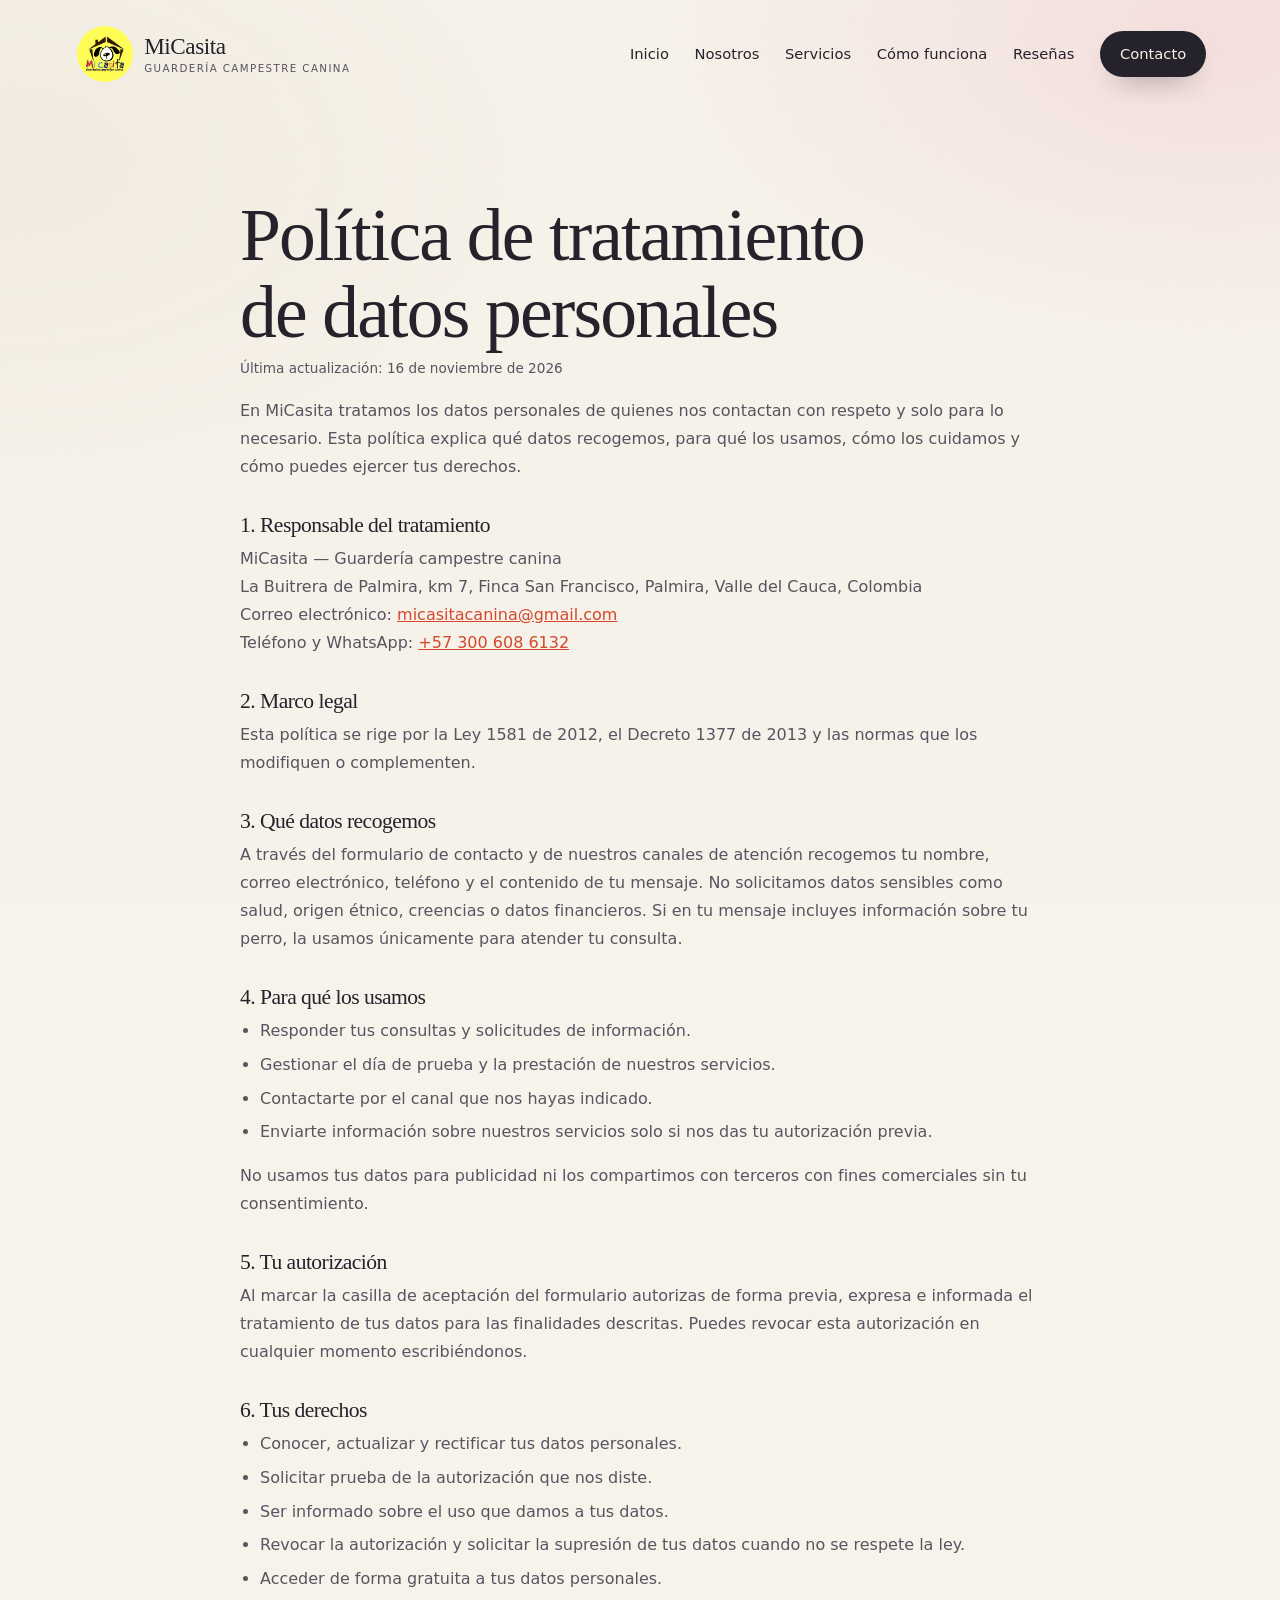
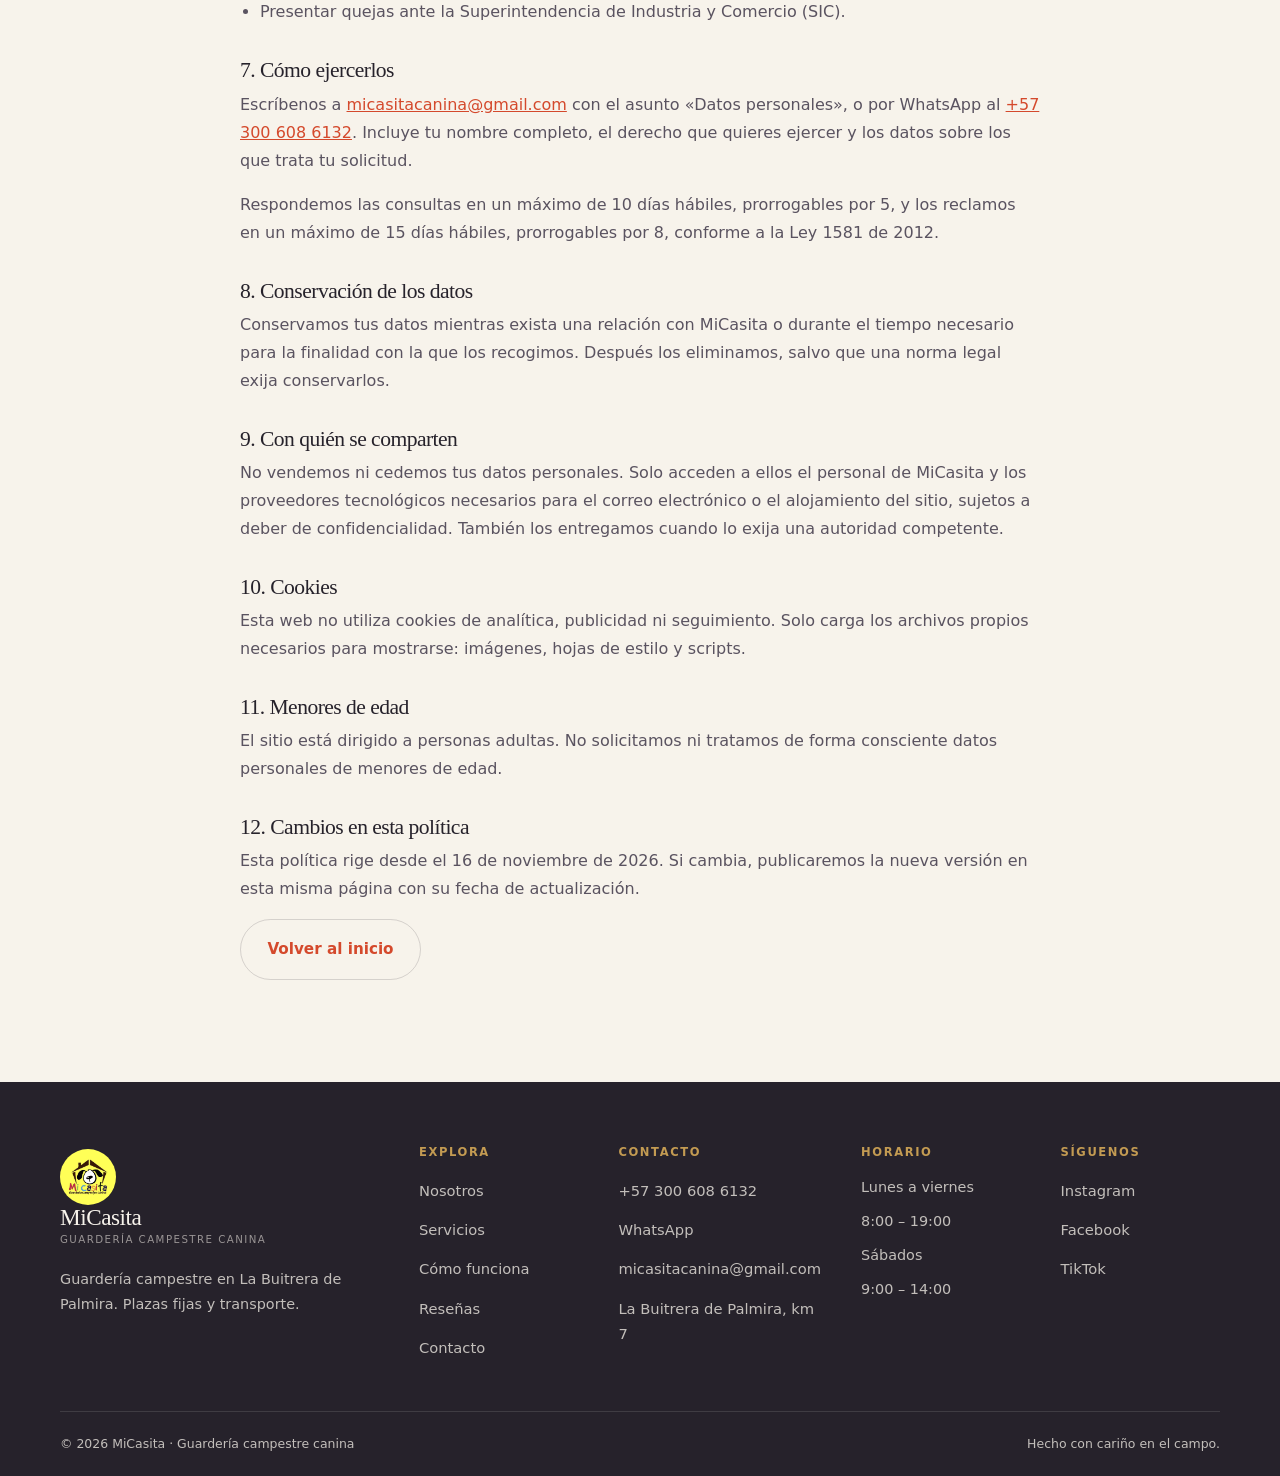
==== politica-de-datos.html @ db2c3cef "Web de MiCasita: portada, fichas de servicio y estilos" ====
<!DOCTYPE html>
<html lang="es">
<head>
  <meta charset="UTF-8">
  <meta name="viewport" content="width=device-width, initial-scale=1.0">
  <title>Política de tratamiento de datos · MiCasita</title>
  <meta name="description" content="Política de tratamiento de datos personales de MiCasita, guardería campestre canina en Palmira.">
  <link rel="icon" href="imagenes/logo.jpeg" type="image/jpeg">
  <link rel="stylesheet" href="styles.css">
</head>
<body>
  <a class="skip-link" href="#contenido">Saltar al contenido</a>

  <!-- ===== Cabecera ===== -->
  <header class="header">
    <div class="container header__inner">
      <a class="logo" href="index.html" aria-label="MiCasita, ir al inicio">
        <img class="logo__mark" src="imagenes/logo-circular.png" alt="" width="1564" height="1564">
        <span class="logo__text">
          <span class="logo__name">MiCasita</span>
          <span class="logo__tagline">Guardería campestre canina</span>
        </span>
      </a>
      <nav class="nav" id="menu-principal" aria-label="Navegación principal">
        <a href="index.html">Inicio</a>
        <a href="index.html#nosotros">Nosotros</a>
        <a href="index.html#servicios">Servicios</a>
        <a href="index.html#como-funciona">Cómo funciona</a>
        <a href="index.html#resenas">Reseñas</a>
        <a class="nav__cta" href="index.html#contacto">Contacto</a>
      </nav>

      <button class="nav-toggle" type="button" aria-expanded="false" aria-controls="menu-principal" aria-label="Abrir menú">
        <span class="nav-toggle__bar"></span>
        <span class="nav-toggle__bar"></span>
        <span class="nav-toggle__bar"></span>
      </button>
    </div>
  </header>

  <main id="contenido">
    <section class="section">
      <div class="container">
        <article class="policy">
          <h1>Política de tratamiento de datos personales</h1>
          <p class="policy__date">Última actualización: 16 de noviembre de 2026</p>

          <p>
            En MiCasita tratamos los datos personales de quienes nos contactan con respeto y
            solo para lo necesario. Esta política explica qué datos recogemos, para qué los
            usamos, cómo los cuidamos y cómo puedes ejercer tus derechos.
          </p>

          <h2>1. Responsable del tratamiento</h2>
          <p>
            MiCasita — Guardería campestre canina<br>
            La Buitrera de Palmira, km 7, Finca San Francisco, Palmira, Valle del Cauca, Colombia<br>
            Correo electrónico: <a href="mailto:micasitacanina@gmail.com">micasitacanina@gmail.com</a><br>
            Teléfono y WhatsApp: <a href="tel:+573006086132">+57 300 608 6132</a>
          </p>

          <h2>2. Marco legal</h2>
          <p>
            Esta política se rige por la Ley 1581 de 2012, el Decreto 1377 de 2013 y las
            normas que los modifiquen o complementen.
          </p>

          <h2>3. Qué datos recogemos</h2>
          <p>
            A través del formulario de contacto y de nuestros canales de atención recogemos
            tu nombre, correo electrónico, teléfono y el contenido de tu mensaje. No solicitamos
            datos sensibles como salud, origen étnico, creencias o datos financieros. Si en tu
            mensaje incluyes información sobre tu perro, la usamos únicamente para atender tu
            consulta.
          </p>

          <h2>4. Para qué los usamos</h2>
          <ul>
            <li>Responder tus consultas y solicitudes de información.</li>
            <li>Gestionar el día de prueba y la prestación de nuestros servicios.</li>
            <li>Contactarte por el canal que nos hayas indicado.</li>
            <li>Enviarte información sobre nuestros servicios solo si nos das tu autorización previa.</li>
          </ul>
          <p>
            No usamos tus datos para publicidad ni los compartimos con terceros con fines
            comerciales sin tu consentimiento.
          </p>

          <h2>5. Tu autorización</h2>
          <p>
            Al marcar la casilla de aceptación del formulario autorizas de forma previa, expresa
            e informada el tratamiento de tus datos para las finalidades descritas. Puedes
            revocar esta autorización en cualquier momento escribiéndonos.
          </p>

          <h2>6. Tus derechos</h2>
          <ul>
            <li>Conocer, actualizar y rectificar tus datos personales.</li>
            <li>Solicitar prueba de la autorización que nos diste.</li>
            <li>Ser informado sobre el uso que damos a tus datos.</li>
            <li>Revocar la autorización y solicitar la supresión de tus datos cuando no se respete la ley.</li>
            <li>Acceder de forma gratuita a tus datos personales.</li>
            <li>Presentar quejas ante la Superintendencia de Industria y Comercio (SIC).</li>
          </ul>

          <h2>7. Cómo ejercerlos</h2>
          <p>
            Escríbenos a <a href="mailto:micasitacanina@gmail.com">micasitacanina@gmail.com</a>
            con el asunto «Datos personales», o por WhatsApp al
            <a href="https://wa.me/573006086132" target="_blank" rel="noopener noreferrer">+57 300 608 6132</a>.
            Incluye tu nombre completo, el derecho que quieres ejercer y los datos sobre los que
            trata tu solicitud.
          </p>
          <p>
            Respondemos las consultas en un máximo de 10 días hábiles, prorrogables por 5, y
            los reclamos en un máximo de 15 días hábiles, prorrogables por 8, conforme a la
            Ley 1581 de 2012.
          </p>

          <h2>8. Conservación de los datos</h2>
          <p>
            Conservamos tus datos mientras exista una relación con MiCasita o durante el tiempo
            necesario para la finalidad con la que los recogimos. Después los eliminamos, salvo
            que una norma legal exija conservarlos.
          </p>

          <h2>9. Con quién se comparten</h2>
          <p>
            No vendemos ni cedemos tus datos personales. Solo acceden a ellos el personal de
            MiCasita y los proveedores tecnológicos necesarios para el correo electrónico o el
            alojamiento del sitio, sujetos a deber de confidencialidad. También los entregamos
            cuando lo exija una autoridad competente.
          </p>

          <h2>10. Cookies</h2>
          <p>
            Esta web no utiliza cookies de analítica, publicidad ni seguimiento. Solo carga los
            archivos propios necesarios para mostrarse: imágenes, hojas de estilo y scripts.
          </p>

          <h2>11. Menores de edad</h2>
          <p>
            El sitio está dirigido a personas adultas. No solicitamos ni tratamos de forma
            consciente datos personales de menores de edad.
          </p>

          <h2>12. Cambios en esta política</h2>
          <p>
            Esta política rige desde el 16 de noviembre de 2026. Si cambia, publicaremos la
            nueva versión en esta misma página con su fecha de actualización.
          </p>

          <a class="button button--ghost" href="index.html">Volver al inicio</a>
        </article>
      </div>
    </section>
  </main>

  <!-- ===== Pie de página ===== -->
  <footer class="footer">
    <div class="container footer__grid">
      <div class="footer__brand">
        <a class="logo logo--footer" href="index.html" aria-label="MiCasita, ir al inicio">
          <img class="logo__mark" src="imagenes/logo-circular.png" alt="" width="1564" height="1564">
          <span class="logo__text">
            <span class="logo__name">MiCasita</span>
            <span class="logo__tagline">Guardería campestre canina</span>
          </span>
        </a>
        <p>
          Guardería campestre en La Buitrera de Palmira.
          Plazas fijas y transporte.
        </p>
      </div>
      <div>
        <h3>Explora</h3>
        <ul>
          <li><a href="index.html#nosotros">Nosotros</a></li>
          <li><a href="index.html#servicios">Servicios</a></li>
          <li><a href="index.html#como-funciona">Cómo funciona</a></li>
          <li><a href="index.html#resenas">Reseñas</a></li>
          <li><a href="index.html#contacto">Contacto</a></li>
        </ul>
      </div>
      <div>
        <h3>Contacto</h3>
        <ul>
          <li><a href="tel:+573006086132">+57 300 608 6132</a></li>
          <li><a href="https://wa.me/573006086132" target="_blank" rel="noopener noreferrer">WhatsApp</a></li>
          <li><a href="mailto:micasitacanina@gmail.com">micasitacanina@gmail.com</a></li>
          <li><a href="https://www.google.com/maps/search/?api=1&query=La+Buitrera+de+Palmira,+km+7,+Palmira,+Valle+del+Cauca" target="_blank" rel="noopener noreferrer">La Buitrera de Palmira, km 7</a></li>
        </ul>
      </div>
      <div>
        <h3>Horario</h3>
        <ul>
          <li>Lunes a viernes</li>
          <li>8:00 – 19:00</li>
          <li>Sábados</li>
          <li>9:00 – 14:00</li>
        </ul>
      </div>
      <div>
        <h3>Síguenos</h3>
        <ul class="footer__social">
          <li><a href="https://www.instagram.com/micasitacanina/" target="_blank" rel="noopener noreferrer">Instagram</a></li>
          <li><a href="https://www.facebook.com/micasitaguarderiacanina/?ref=NONE_xav_ig_profile_page_web#" target="_blank" rel="noopener noreferrer">Facebook</a></li>
          <li><a href="https://www.tiktok.com/search?q=micasitacanina&t=1794128139464" target="_blank" rel="noopener noreferrer">TikTok</a></li>
        </ul>
      </div>
    </div>
    <div class="container footer__bottom">
      <p>© 2026 MiCasita · Guardería campestre canina</p>
      <p>Hecho con cariño en el campo.</p>
    </div>
  </footer>

  <script src="app.js"></script>
</body>
</html>
---- styles.css ----
/* ============================================================
   MiCasita · Guardería campestre canina
   Estilos generales, componentes y diseño adaptable.
   ============================================================ */

/* ---------- 1. Variables y ajustes básicos ---------- */
:root {
  /* Paleta de papel y tinta */
  --papel: #f7f3eb;
  --papel-hondo: #efe7d8;
  --tarjeta: #fffdf8;
  --tinta: #26222b;
  --tinta-suave: #5a5360;
  --tinta-tenue: #8c8490;

  /* Acentos */
  --bermellon: #d4492c;
  --bermellon-suave: #f6d9cf;
  --rosa: #f2b9c6;
  --rosa-suave: #fbe9ed;
  --oliva: #7e9a62;
  --oro: #c39b52;

  /* Nombres anteriores, ahora apuntan a la paleta nueva */
  --crema: var(--papel);
  --blanco: var(--tarjeta);
  --arena: var(--papel-hondo);
  --verde-suave: var(--papel-hondo);
  --verde-bosque: var(--tinta);
  --verde: var(--tinta-suave);
  --miel: var(--bermellon);
  --amarillo-logo: var(--bermellon);
  --terracota: var(--bermellon);
  --coral: var(--bermellon);

  --borde: rgba(38, 34, 43, 0.16);
  --sombra: 0 1px 0 #fffc inset, 0 24px 60px -32px rgba(84, 52, 30, 0.28);
  --sombra-alta: 0 1px 0 #fffc inset, 0 36px 80px -36px rgba(84, 52, 30, 0.38);
  --radio: 22px;
  --container: 1160px;

  /* Curvas de animación */
  --curva: cubic-bezier(0.16, 1, 0.3, 1);
  --curva-suave: cubic-bezier(0.65, 0, 0.35, 1);
}

* {
  box-sizing: border-box;
}

html {
  scroll-behavior: smooth;
  background: var(--papel);
}

body {
  margin: 0;
  font-family: "Avenir Next", "Hiragino Maru Gothic ProN", "Segoe UI", system-ui, -apple-system, sans-serif;
  color: var(--tinta);
  background: transparent;
  line-height: 1.75;
  overflow-x: clip;
  -webkit-font-smoothing: antialiased;
}

/* Luz de fondo difusa: una sola mancha cálida arriba a la derecha sobre el papel. */
body::after {
  content: "";
  position: fixed;
  inset: 0;
  z-index: -1;
  pointer-events: none;
  background:
    radial-gradient(70% 55% at 95% 4%, rgba(242, 185, 198, 0.32), transparent 62%),
    radial-gradient(60% 50% at 0% 18%, rgba(239, 231, 216, 0.55), transparent 70%);
}

/* Textura de papel: un ruido muy suave sobre toda la página. */
body::before {
  content: "";
  position: fixed;
  inset: 0;
  z-index: 100;
  pointer-events: none;
  opacity: 0.32;
  mix-blend-mode: multiply;
  background-image: url("data:image/svg+xml,%3Csvg xmlns='http://www.w3.org/2000/svg' width='220' height='220'%3E%3Cfilter id='n'%3E%3CfeTurbulence type='fractalNoise' baseFrequency='0.85' numOctaves='3' stitchTiles='stitch'/%3E%3CfeColorMatrix values='0 0 0 0 0.45 0 0 0 0 0.36 0 0 0 0 0.27 0 0 0 0.09 0'/%3E%3C/filter%3E%3Crect width='100%25' height='100%25' filter='url(%23n)'/%3E%3C/svg%3E");
}

img {
  display: block;
  max-width: 100%;
}

h1,
h2,
h3 {
  margin: 0 0 1rem;
  font-family: Georgia, "Times New Roman", serif;
  font-weight: 400;
  line-height: 1.12;
  letter-spacing: -0.025em;
  text-wrap: balance;
}

h1,
h2 {
  color: var(--verde-bosque);
}

h1 {
  font-size: clamp(2.9rem, 6vw, 4.6rem);
  line-height: 1.05;
}

h2 {
  font-size: clamp(2.3rem, 4.4vw, 3.5rem);
}

h3 {
  font-size: 1.35rem;
}

p {
  margin: 0 0 1rem;
}

a {
  color: inherit;
}

em {
  font-style: italic;
}

.titulo-acento {
  color: var(--coral);
  font-style: italic;
}

button,
input,
textarea {
  font: inherit;
}

[hidden] {
  display: none !important;
}

:focus-visible {
  outline: 2px solid var(--bermellon);
  outline-offset: 3px;
  border-radius: 6px;
}

::selection {
  background: var(--rosa);
  color: var(--tinta);
}

section[id] {
  scroll-margin-top: 100px;
}

.container {
  width: min(calc(100% - 2.5rem), var(--container));
  margin-inline: auto;
}

.sr-only {
  position: absolute;
  width: 1px;
  height: 1px;
  padding: 0;
  margin: -1px;
  overflow: hidden;
  clip: rect(0, 0, 0, 0);
  white-space: nowrap;
  border: 0;
}

.skip-link {
  position: absolute;
  top: -100px;
  left: 1rem;
  z-index: 100;
  padding: 0.75rem 1rem;
  border-radius: 999px;
  background: var(--verde-bosque);
  color: var(--crema);
  text-decoration: none;
  font-weight: 600;
}

.skip-link:focus {
  top: 1rem;
}

/* ---------- 2. Barra de navegación ---------- */
.header {
  position: sticky;
  top: 0;
  z-index: 50;
  padding-top: 14px;
  background: transparent;
}

.header__inner {
  display: flex;
  align-items: center;
  justify-content: space-between;
  gap: 1.5rem;
  padding: 0.7rem 0.8rem 0.7rem 1rem;
  border: 1px solid transparent;
  border-radius: 999px;
  transition: background 0.5s var(--curva), border-color 0.5s var(--curva),
    box-shadow 0.5s var(--curva);
}

/* Al desplazarse, la cabecera se convierte en una píldora de cristal. */
.header.is-scrolled .header__inner {
  border-color: var(--borde);
  background: rgba(255, 253, 248, 0.78);
  box-shadow: 0 16px 40px -28px rgba(84, 52, 30, 0.45);
  -webkit-backdrop-filter: blur(16px) saturate(150%);
  backdrop-filter: blur(16px) saturate(150%);
}

.logo {
  display: inline-flex;
  align-items: center;
  gap: 0.7rem;
  text-decoration: none;
}

.logo__mark {
  width: 56px;
  height: 56px;
  flex-shrink: 0;
  border-radius: 50%;
  background: var(--amarillo-logo);
  object-fit: cover;
}

.logo__text {
  display: flex;
  flex-direction: column;
  line-height: 1.1;
}

.logo__name {
  font-family: Georgia, "Times New Roman", serif;
  font-size: 1.45rem;
  letter-spacing: -0.02em;
  color: var(--verde-bosque);
}

.logo__tagline {
  margin-top: 0.25rem;
  font-size: 0.64rem;
  text-transform: uppercase;
  letter-spacing: 0.14em;
  color: var(--tinta-suave);
}

.nav {
  display: flex;
  align-items: center;
  gap: 1.6rem;
}

.nav a {
  position: relative;
  padding: 0.25rem 0;
  font-size: 0.92rem;
  font-weight: 500;
  text-decoration: none;
}

.nav a:not(.nav__cta)::after {
  content: "";
  position: absolute;
  right: 0;
  bottom: -2px;
  left: 0;
  height: 1px;
  background: var(--oro);
  transform: scaleX(0);
  transform-origin: left;
  transition: transform 0.5s var(--curva);
}

.nav a:not(.nav__cta):hover::after,
.nav a:not(.nav__cta):focus-visible::after {
  transform: scaleX(1);
}

.nav__cta {
  padding: 0.62rem 1.25rem !important;
  border-radius: 999px;
  background: var(--tinta);
  color: var(--papel) !important;
  box-shadow: 0 14px 30px -16px rgba(38, 34, 43, 0.6);
  transition: background 0.3s ease, transform 0.5s var(--curva),
    box-shadow 0.5s var(--curva);
}

.nav__cta:hover {
  background: #3a3540;
  transform: translateY(-2px);
  box-shadow: 0 20px 40px -18px rgba(38, 34, 43, 0.65);
}

/* Botón de menú móvil: en escritorio no se muestra. */
.nav-toggle {
  display: none;
  flex-direction: column;
  gap: 5px;
  align-items: center;
  justify-content: center;
  width: 44px;
  height: 44px;
  margin-left: auto;
  padding: 0;
  border: 1px solid var(--borde);
  border-radius: 999px;
  background: rgba(255, 253, 248, 0.85);
  cursor: pointer;
}

.nav-toggle__bar {
  display: block;
  width: 18px;
  height: 1.5px;
  border-radius: 2px;
  background: var(--tinta);
  transition: transform 0.4s var(--curva), opacity 0.3s ease;
}

.nav-toggle[aria-expanded="true"] .nav-toggle__bar:nth-child(1) {
  transform: translateY(6.5px) rotate(45deg);
}

.nav-toggle[aria-expanded="true"] .nav-toggle__bar:nth-child(2) {
  opacity: 0;
}

.nav-toggle[aria-expanded="true"] .nav-toggle__bar:nth-child(3) {
  transform: translateY(-6.5px) rotate(-45deg);
}


/* ---------- 3. Hero ---------- */
.hero {
  position: relative;
  isolation: isolate;
  overflow: clip;
  padding: clamp(3rem, 7vw, 6rem) 0 5rem;
  background: transparent;
}

/* Niebla suave que se desplaza lentamente por el fondo. */
.hero::after {
  content: "";
  position: absolute;
  z-index: 0;
  top: 36%;
  left: -20%;
  width: 140%;
  height: 150px;
  border-radius: 50%;
  background: radial-gradient(closest-side, rgba(255, 255, 255, 0.8), transparent);
  filter: blur(12px);
  animation: deriva 28s var(--curva-suave) infinite alternate;
}


/* Sol cálido que respira detrás de la fotografía. */
.hero::before {
  content: "";
  position: absolute;
  z-index: 0;
  top: 6%;
  right: 8%;
  width: clamp(240px, 32vw, 440px);
  aspect-ratio: 1;
  border-radius: 50%;
  background: radial-gradient(circle at 38% 36%, #f7c2b2, #ee9a82 55%, #e67d64);
  opacity: 0.45;
  filter: blur(2px);
  animation: respirar 9s var(--curva-suave) infinite alternate;
}

.hero__grid {
  position: relative;
  z-index: 1;
  display: grid;
  grid-template-columns: 1.05fr 0.95fr;
  gap: clamp(2rem, 6vw, 5rem);
  align-items: center;
}

.hero__content {
  max-width: 620px;
}

.eyebrow {
  display: inline-flex;
  align-items: center;
  gap: 0.55rem;
  margin-bottom: 1.2rem;
  font-size: 0.72rem;
  font-weight: 700;
  color: var(--verde);
}

.eyebrow__dot {
  width: 8px;
  height: 8px;
  border-radius: 50%;
  background: var(--coral);
}

.hero h1 {
  margin-bottom: 1.4rem;
  color: var(--verde-bosque);
}



.hero__text {
  max-width: 520px;
  margin-bottom: 2rem;
  font-size: 1.08rem;
  color: var(--tinta-suave);
}

.hero__actions {
  display: flex;
  flex-wrap: wrap;
  gap: 0.9rem;
  margin-bottom: 2.4rem;
}

.button {
  display: inline-flex;
  align-items: center;
  justify-content: center;
  gap: 0.55rem;
  padding: 1rem 1.65rem;
  border: 1px solid transparent;
  border-radius: 999px;
  font-size: 0.95rem;
  font-weight: 600;
  text-decoration: none;
  cursor: pointer;
  transition: transform 0.5s var(--curva), box-shadow 0.5s var(--curva),
    background 0.3s ease, color 0.3s ease, border-color 0.3s ease;
}

.button svg {
  width: 18px;
  height: 18px;
}

.button--primary {
  background: var(--tinta);
  color: var(--papel);
  box-shadow: 0 18px 40px -18px rgba(38, 34, 43, 0.55);
}

.button--primary:hover {
  background: #3a3540;
  box-shadow: 0 26px 50px -20px rgba(38, 34, 43, 0.6);
  transform: translateY(-2px);
}

.button--primary:active {
  transform: translateY(0) scale(0.98);
}

.button--ghost {
  border-color: var(--borde);
  background: transparent;
  color: var(--tinta);
}

.button--ghost:hover {
  border-color: var(--tinta);
  background: rgba(38, 34, 43, 0.04);
  transform: translateY(-2px);
}

.button--honey {
  background: var(--bermellon);
  color: var(--tarjeta);
}

.button--honey:hover {
  background: #c03f24;
  transform: translateY(-2px);
}


.button--full {
  width: 100%;
}

.button:disabled {
  cursor: wait;
  opacity: 0.75;
  transform: none;
}

.hero__trust {
  display: flex;
  align-items: center;
  gap: 1rem;
}

/* Ubicación: chincheta en un círculo suave y el dato al lado. */
.hero__pin {
  display: grid;
  width: 38px;
  height: 38px;
  flex-shrink: 0;
  place-items: center;
  border-radius: 50%;
  background: var(--papel-hondo);
  color: var(--oliva);
}

.hero__pin svg {
  width: 18px;
  height: 18px;
}

.hero__trust p {
  margin: 0;
  font-size: 0.86rem;
  line-height: 1.35;
  color: var(--tinta-suave);
}

.hero__trust strong {
  display: block;
  font-size: 0.92rem;
  color: var(--verde-bosque);
}

.hero__media {
  position: relative;
  justify-self: end;
  width: min(100%, 480px);
}

.hero__photo {
  position: relative;
  z-index: 1;
  margin: 0;
  overflow: hidden;
  aspect-ratio: 1295 / 1400;
  border: 8px solid var(--tarjeta);
  border-radius: 240px 240px 32px 32px;
  box-shadow: 0 0 0 1px var(--borde), var(--sombra-alta);
}

.hero__photo img {
  width: 100%;
  height: 100%;
  object-fit: cover;
}

.hero__card {
  position: absolute;
  bottom: 1.8rem;
  left: -1.5rem;
  z-index: 2;
  display: flex;
  gap: 0.8rem;
  align-items: center;
  max-width: 270px;
  padding: 0.9rem 1.1rem;
  border: 1px solid var(--borde);
  border-radius: 18px;
  background: rgba(255, 253, 248, 0.86);
  box-shadow: var(--sombra);
  -webkit-backdrop-filter: blur(12px) saturate(150%);
  backdrop-filter: blur(12px) saturate(150%);
}

.hero__card-icon {
  display: grid;
  width: 42px;
  height: 42px;
  flex-shrink: 0;
  place-items: center;
  border-radius: 50%;
  background: var(--verde-suave);
  color: var(--verde);
}

.hero__card-icon svg {
  width: 22px;
  height: 22px;
}


.hero__card strong {
  display: block;
  font-size: 0.86rem;
  line-height: 1.2;
  color: var(--verde-bosque);
}

.hero__card div span {
  display: block;
  margin-top: 0.2rem;
  font-size: 0.76rem;
  color: var(--tinta-suave);
}

/* ---------- 4. Secciones y títulos ---------- */
.section {
  padding: clamp(4rem, 8vw, 7rem) 0;
}

.section__head {
  display: flex;
  align-items: flex-end;
  justify-content: space-between;
  gap: 2rem;
  margin-bottom: 3rem;
}

.section__head h2 {
  margin-bottom: 0;
}

.section__intro {
  max-width: 420px;
  margin-bottom: 0.35rem;
  font-size: 1.05rem;
  color: var(--tinta-suave);
  text-wrap: balance;
}

.section__head--center {
  display: block;
  max-width: 680px;
  margin: 0 auto 3rem;
  text-align: center;
}

.section__head--center .section__intro {
  max-width: 560px;
  margin: 0.9rem auto 0.35rem;
}

/* ---------- 5. Quiénes somos ---------- */
.about {
  background: transparent;
}

.about__grid {
  display: grid;
  grid-template-columns: 1fr 1fr;
  gap: clamp(2.5rem, 7vw, 6rem);
  align-items: start;
}

.about__media {
  position: relative;
  padding: 0 2rem 2rem 0;
}

.about__photo {
  margin: 0;
  overflow: hidden;
  border-radius: 28px;
  box-shadow: var(--sombra);
}

.about__photo--main {
  aspect-ratio: 1110 / 1200;
}

.about__photo--main img {
  width: 100%;
  height: 100%;
  object-fit: cover;
}

.about__photo--small {
  position: absolute;
  right: 0;
  bottom: 0;
  width: 45%;
  aspect-ratio: 1;
  border: 6px solid var(--blanco);
  border-radius: 24px;
}

.about__photo--small img {
  width: 100%;
  height: 100%;
  object-fit: cover;
}

.about__stamp {
  position: absolute;
  bottom: 2.4rem;
  left: -1.2rem;
  display: grid;
  width: 108px;
  height: 108px;
  place-items: center;
  border-radius: 50%;
  background: var(--bermellon);
  color: #fff6ef;
  box-shadow: inset 0 0 0 2px rgba(255, 246, 239, 0.85), inset 0 0 0 4px var(--bermellon),
    0 14px 28px -12px rgba(84, 52, 30, 0.45);
  font-family: Georgia, "Times New Roman", serif;
  font-size: 1rem;
  font-style: italic;
  line-height: 1.1;
  text-align: center;
  transform: rotate(-8deg);
}

.about__content h2 {
  margin-bottom: 1.3rem;
}

.about__title-line {
  display: block;
  white-space: nowrap;
}

.about__content p {
  color: var(--tinta-suave);
}

.about__list {
  display: grid;
  gap: 0.8rem;
  margin: 1.8rem 0;
  padding: 0;
  list-style: none;
}

.about__list li {
  display: flex;
  align-items: flex-start;
  gap: 0.7rem;
  font-size: 0.95rem;
}

.about__list .check {
  display: grid;
  width: 22px;
  height: 22px;
  flex-shrink: 0;
  margin-top: 0.15rem;
  place-items: center;
  border-radius: 50%;
  background: var(--verde-suave);
  color: var(--verde);
}

.about__list .check svg {
  width: 13px;
  height: 13px;
}

.text-link {
  display: inline-block;
  padding-bottom: 0.2rem;
  color: var(--tinta);
  font-weight: 700;
  text-decoration-line: underline;
  text-decoration-thickness: 2px;
  text-decoration-color: rgba(212, 73, 44, 0.5);
  text-underline-offset: 0.24em;
  text-decoration-skip-ink: none;
  transition: color 0.3s ease, text-decoration-color 0.3s ease;
}

.text-link svg {
  width: 17px;
  height: 17px;
  transition: transform 0.2s ease;
}

.text-link:hover svg {
  transform: translateX(4px);
}

/* ---------- 6. Servicios ---------- */
.services {
  background: transparent;
}

.services__grid {
  display: grid;
  grid-template-columns: repeat(3, minmax(0, 1fr));
  gap: 1.6rem;
}

/* La tarjeta entera es clicable gracias al ::after del enlace. */
.service-card {
  position: relative;
  display: flex;
  flex-direction: column;
  overflow: hidden;
  border: 1px solid var(--borde);
  border-radius: var(--radio);
  background: var(--blanco);
  box-shadow: var(--sombra);
  transition: transform 0.6s var(--curva), box-shadow 0.6s var(--curva),
    border-color 0.6s var(--curva);
}

.service-card:hover,
.service-card:focus-within {
  transform: translateY(-4px);
  border-color: rgba(74, 91, 60, 0.26);
  box-shadow: var(--sombra-alta);
}

.service-card figure {
  margin: 0;
  overflow: hidden;
  aspect-ratio: 3 / 2;
}

.service-card img {
  width: 100%;
  height: 100%;
  object-fit: cover;
  object-position: center 42%;
  transition: transform 0.9s var(--curva);
}

.service-card:nth-child(4) img,
.service-card:nth-child(5) img {
  object-position: center 30%;
}

.service-card:nth-child(6) img {
  object-position: center 52%;
}

.service-card:hover img,
.service-card:focus-within img {
  transform: scale(1.06);
}

.service-card__body {
  display: flex;
  flex: 1;
  flex-direction: column;
  padding: 1.5rem 1.6rem 1.7rem;
}

/* Etiqueta fina, sin cápsula. */
.service-card__tag {
  display: block;
  margin-bottom: 0.55rem;
  color: var(--bermellon);
  font-size: 0.68rem;
  font-weight: 700;
  text-transform: uppercase;
  letter-spacing: 0.14em;
}

.service-card h3 {
  margin-bottom: 0.4rem;
  color: var(--verde-bosque);
}

.service-card p {
  margin: 0 0 1.1rem;
  font-size: 0.96rem;
  line-height: 1.5;
  color: var(--tinta-suave);
}

/* Enlace de texto con flecha: se estira hasta cubrir toda la tarjeta. */
.service-card__link {
  display: inline-flex;
  align-items: center;
  gap: 0.4rem;
  margin-top: auto;
  color: var(--verde-bosque);
  font-size: 0.86rem;
  font-weight: 600;
  letter-spacing: 0.01em;
}

.service-card__link::after {
  content: "";
  position: absolute;
  inset: 0;
  border-radius: inherit;
}

.service-card__link svg {
  width: 16px;
  height: 16px;
  transition: transform 0.25s ease;
}

.service-card:hover .service-card__link svg,
.service-card:focus-within .service-card__link svg {
  transform: translateX(4px);
}

.service-card:focus-within {
  outline: 3px solid rgba(74, 91, 60, 0.35);
  outline-offset: 3px;
}

/* ---------- 7. Cómo funciona ---------- */
.how {
  position: relative;
  overflow: hidden;
  background: radial-gradient(85% 75% at 50% 50%, rgba(248, 238, 233, 0.9), transparent 72%);
}

.how__grid {
  position: relative;
  z-index: 1;
  display: grid;
  grid-template-columns: 0.9fr 1.1fr;
  gap: clamp(2.5rem, 6vw, 5rem);
  align-items: start;
}

.how__media {
  position: relative;
}

.how__media img,
.how__media video {
  position: relative;
  z-index: 1;
  width: 100%;
  height: auto;
  aspect-ratio: 1017 / 1100;
  border-radius: 28px;
  box-shadow: var(--sombra);
  object-fit: cover;
}

.how__intro {
  max-width: 480px;
  margin-bottom: 2rem;
  color: var(--tinta-suave);
}

.steps {
  display: grid;
  gap: 1.4rem;
  margin: 0 0 2.2rem;
  padding: 0;
  list-style: none;
}

.steps li {
  position: relative;
  display: flex;
  gap: 1rem;
}

.steps li:not(:last-child)::after {
  content: "";
  position: absolute;
  top: 42px;
  bottom: -1.4rem;
  left: 19px;
  border-left: 1px dashed rgba(38, 34, 43, 0.3);
}

.steps__num {
  display: grid;
  width: 38px;
  height: 38px;
  flex-shrink: 0;
  place-items: center;
  border: 1px solid rgba(38, 34, 43, 0.15);
  border-radius: 50%;
  background: var(--blanco);
  color: var(--verde-bosque);
  font-size: 0.75rem;
  font-weight: 700;
}

.steps h3 {
  margin-bottom: 0.25rem;
  font-size: 1.1rem;
  color: var(--verde-bosque);
}

.steps p {
  margin: 0;
  font-size: 0.95rem;
  color: var(--tinta-suave);
}

/* ---------- 8. Reseñas ---------- */
.reviews {
  background: transparent;
}

.carousel {
  position: relative;
  padding: 0 3.5rem;
  overflow-x: clip;
}

.carousel__track {
  --cards: 3;
  --gap: 1.5rem;
  display: flex;
  gap: var(--gap);
  overflow-x: auto;
  padding: 1rem 1rem 2rem;
  scroll-padding-inline: 1rem;
  scroll-snap-type: x mandatory;
  scrollbar-width: none;
  overscroll-behavior-x: contain;
  -webkit-overflow-scrolling: touch;
}

.carousel__track::-webkit-scrollbar {
  display: none;
}

.carousel__track:focus-visible {
  outline: 2px solid var(--miel);
  outline-offset: -4px;
  border-radius: 1.25rem;
}

.review {
  display: flex;
  flex: 0 0 calc((100% - (var(--cards) - 1) * var(--gap)) / var(--cards));
  flex-direction: column;
  scroll-snap-align: start;
  margin: 0;
  padding: 2rem;
  border: 1px solid var(--borde);
  border-radius: var(--radio);
  background: var(--blanco);
  box-shadow: 0 8px 24px rgba(38, 34, 43, 0.05);
}

.carousel__controls {
  position: absolute;
  inset: 0;
  display: flex;
  align-items: center;
  justify-content: space-between;
  pointer-events: none;
}

.carousel__button {
  display: grid;
  width: 46px;
  height: 46px;
  place-items: center;
  border: 1px solid var(--borde);
  border-radius: 50%;
  background: var(--blanco);
  color: var(--verde-bosque);
  box-shadow: 0 8px 20px rgba(38, 34, 43, 0.1);
  cursor: pointer;
  pointer-events: auto;
  transition: background 0.2s ease, color 0.2s ease, transform 0.2s ease, opacity 0.2s ease;
}

.carousel__button svg {
  width: 20px;
  height: 20px;
}

.carousel__button:hover:not(:disabled) {
  background: var(--verde-bosque);
  color: var(--crema);
  transform: scale(1.04);
}

.carousel__button:disabled {
  cursor: default;
  opacity: 0.35;
}

.review__stars {
  margin-bottom: 1rem;
  color: var(--oro);
  font-size: 1rem;
  letter-spacing: 0.18em;
}

.review blockquote {
  flex: 1;
  margin: 0 0 1.6rem;
  font-family: Georgia, "Times New Roman", serif;
  font-size: 1.08rem;
  line-height: 1.55;
  color: var(--verde-bosque);
}

.review figcaption {
  display: flex;
  align-items: center;
  gap: 0.8rem;
  padding-top: 1.2rem;
  border-top: 1px solid var(--borde);
}

.review__avatar {
  display: grid;
  width: 42px;
  height: 42px;
  flex-shrink: 0;
  place-items: center;
  border-radius: 50%;
  background: var(--verde-suave);
  color: var(--verde-bosque);
  font-family: Georgia, "Times New Roman", serif;
  font-size: 1.1rem;
}

.review figcaption strong {
  display: block;
  font-size: 0.9rem;
}

.review figcaption div span {
  display: block;
  font-size: 0.78rem;
  color: var(--tinta-suave);
}

/* ---------- 9. Contacto ---------- */
.contact {
  background: transparent;
}

.contact__grid {
  display: grid;
  grid-template-columns: 0.9fr 1.1fr;
  gap: clamp(2.5rem, 6vw, 5rem);
  align-items: start;
}

.contact__info h2 {
  margin-bottom: 1.2rem;
}

.contact__info > p {
  max-width: 420px;
  color: var(--tinta-suave);
}

.contact__details {
  display: grid;
  gap: 1.2rem;
  margin: 2rem 0;
  padding: 0;
  list-style: none;
}

.contact__details li {
  display: flex;
  gap: 1rem;
  align-items: flex-start;
}

.contact__icon {
  display: grid;
  width: 44px;
  height: 44px;
  flex-shrink: 0;
  place-items: center;
  border-radius: 14px;
  background: var(--blanco);
  color: var(--verde);
  box-shadow: 0 6px 14px rgba(38, 34, 43, 0.06);
}

.contact__icon svg {
  width: 20px;
  height: 20px;
}

.contact__details div > span {
  display: block;
  margin-bottom: 0.15rem;
  font-size: 0.72rem;
  text-transform: uppercase;
  letter-spacing: 0.1em;
  color: var(--tinta-suave);
}

.contact__details a,
.contact__details p {
  margin: 0;
  font-size: 0.95rem;
  font-weight: 600;
  color: var(--verde-bosque);
  text-decoration: none;
}

.contact__details a:hover {
  text-decoration: underline;
}

.contact__note {
  padding: 1rem 1.2rem;
  border-left: 3px solid var(--miel);
  border-radius: 0 12px 12px 0;
  background: rgba(255, 255, 255, 0.6);
  font-size: 0.86rem;
  color: var(--tinta-suave);
}

.contact__note p {
  margin: 0;
}

.contact__form-wrap {
  padding: clamp(1.5rem, 4vw, 2.6rem);
  border: 1px solid var(--borde);
  border-radius: 28px;
  background: var(--blanco);
  box-shadow: var(--sombra-alta);
}

.contact__form h3 {
  margin-bottom: 0.3rem;
  font-size: 1.6rem;
  color: var(--verde-bosque);
}

.contact__form-intro {
  margin-bottom: 1.6rem;
  font-size: 0.82rem;
  color: var(--tinta-suave);
}

.form-row {
  display: grid;
  grid-template-columns: 1fr 1fr;
  gap: 1rem;
}

.field {
  margin-bottom: 1rem;
}

.field label {
  display: block;
  margin-bottom: 0.35rem;
  font-size: 0.82rem;
  font-weight: 700;
  color: var(--verde-bosque);
}

.field input,
.field textarea {
  width: 100%;
  padding: 0.8rem 0.95rem;
  border: 1px solid var(--borde);
  border-radius: 12px;
  background: var(--crema);
  color: var(--tinta);
  font-size: 0.92rem;
  transition: border-color 0.2s ease, box-shadow 0.2s ease, background 0.2s ease;
}

.field input::placeholder,
.field textarea::placeholder {
  color: #a8a0ab;
}

.field input:focus,
.field textarea:focus {
  border-color: var(--verde);
  background: var(--blanco);
  outline: none;
  box-shadow: 0 0 0 4px rgba(212, 73, 44, 0.14);
}

.field textarea {
  min-height: 120px;
  resize: vertical;
}

.field input[aria-invalid="true"],
.field textarea[aria-invalid="true"] {
  border-color: #b4453a;
  background: #fff8f7;
}

.field input[aria-invalid="true"]:focus,
.field textarea[aria-invalid="true"]:focus {
  box-shadow: 0 0 0 4px rgba(180, 69, 58, 0.12);
}

.field__error {
  margin: 0.35rem 0 0;
  font-size: 0.78rem;
  color: #a33a30;
}

.field__error:empty {
  display: none;
}

/* Casilla de aceptación de la política de datos */
.field--check label {
  margin-bottom: 0.2rem;
  font-weight: 500;
  font-size: 0.9rem;
  color: var(--tinta-suave);
}

.field--check .check-line {
  display: flex;
  align-items: flex-start;
  gap: 0.55rem;
  cursor: pointer;
}

.field--check .check-line input[type="checkbox"] {
  flex: none;
  width: 1.05rem;
  height: 1.05rem;
  padding: 0;
  margin: 0.15rem 0 0;
  border: 0;
  border-radius: 0;
  background: none;
  box-shadow: none;
  accent-color: var(--bermellon);
}

.field--check .check-line a {
  color: var(--bermellon);
  text-decoration: underline;
  text-underline-offset: 2px;
}

.form__success {
  display: flex;
  gap: 0.7rem;
  align-items: flex-start;
  margin-top: 1rem;
  padding: 0.9rem 1rem;
  border-radius: 12px;
  background: var(--verde-suave);
  color: var(--verde-bosque);
  font-size: 0.88rem;
}

.form__success svg {
  width: 20px;
  height: 20px;
  flex-shrink: 0;
  margin-top: 0.1rem;
}

.form__success p {
  margin: 0;
}

.form__success:focus {
  outline: none;
}

/* ---------- 10. Pie de página ---------- */
.footer {
  padding-top: 4rem;
  background: var(--verde-bosque);
  color: rgba(247, 243, 235, 0.75);
}

.footer__grid {
  display: grid;
  grid-template-columns: 2fr 1fr 1.2fr 1fr 1fr;
  gap: 2.5rem;
  padding-bottom: 3rem;
}

.footer .logo__name {
  color: var(--crema);
}

.footer .logo__tagline {
  color: rgba(247, 243, 235, 0.55);
}

.footer__brand p {
  max-width: 300px;
  margin-top: 1.2rem;
  font-size: 0.9rem;
}

.footer h3 {
  margin-bottom: 1rem;
  font-family: "Avenir Next", "Hiragino Maru Gothic ProN", "Segoe UI", system-ui, -apple-system, sans-serif;
  font-size: 0.72rem;
  font-weight: 700;
  text-transform: uppercase;
  letter-spacing: 0.14em;
  color: var(--oro);
}

.footer ul {
  display: grid;
  gap: 0.55rem;
  margin: 0;
  padding: 0;
  list-style: none;
}

.footer li {
  font-size: 0.9rem;
}

.footer a {
  position: relative;
  display: inline-block;
  padding: 0.15rem 0;
  font-size: 0.92rem;
  font-weight: 500;
  text-decoration: none;
  transition: color 0.2s ease;
}

.footer a::after {
  content: "";
  position: absolute;
  right: 0;
  bottom: -2px;
  left: 0;
  height: 1px;
  background: var(--oro);
  transform: scaleX(0);
  transform-origin: left;
  transition: transform 0.5s var(--curva);
}

.footer a:hover,
.footer a:focus-visible {
  color: inherit;
}

.footer a:hover::after,
.footer a:focus-visible::after {
  transform: scaleX(1);
}

.footer__bottom {
  display: flex;
  justify-content: space-between;
  gap: 1rem;
  padding: 1.3rem 0;
  border-top: 1px solid rgba(247, 243, 235, 0.12);
  font-size: 0.78rem;
}

.footer__bottom p {
  margin: 0;
}

.footer__bottom a {
  color: inherit;
  text-decoration: underline;
  text-underline-offset: 3px;
}

.footer__bottom a:hover,
.footer__bottom a:focus-visible {
  color: var(--crema);
}

.footer__social {
  display: flex;
  gap: 1rem;
  margin: 0;
  padding: 0;
  list-style: none;
}

.footer__social a {
  position: relative;
  display: inline-block;
  padding: 0.15rem 0;
  color: inherit;
  text-decoration: none;
  font-size: 0.92rem;
  font-weight: 500;
  transition: color 0.2s ease;
}

.footer__social a::after {
  content: "";
  position: absolute;
  right: 0;
  bottom: -2px;
  left: 0;
  height: 1px;
  background: var(--oro);
  transform: scaleX(0);
  transform-origin: left;
  transition: transform 0.5s var(--curva);
}

.footer__social a:hover,
.footer__social a:focus-visible {
  color: inherit;
}

.footer__social a:hover::after,
.footer__social a:focus-visible::after {
  transform: scaleX(1);
}

/* ---------- 11. Diseño adaptable ---------- */
@media (max-width: 980px) {
  .hero__grid,
  .about__grid,
  .how__grid,
  .contact__grid {
    grid-template-columns: 1fr;
  }

  /* En pantallas estrechas el sol desaparece: ya hay color de fondo suficiente. */
  .hero::before {
    display: none;
  }

  .hero__content {
    max-width: none;
  }

  .hero__media {
    justify-self: center;
    margin-top: 1rem;
  }

  .about__media {
    width: 100%;
    max-width: 520px;
    margin: 0 auto;
  }

  .about__content {
    max-width: 620px;
    margin-inline: auto;
  }

  .services__grid {
    grid-template-columns: repeat(2, minmax(0, 1fr));
  }

  .carousel {
    padding: 0;
  }

  .carousel__track {
    --cards: 2;
    --gap: 1.25rem;
  }

  .carousel__controls {
    position: static;
    justify-content: center;
    gap: 0.75rem;
    margin-top: 1rem;
    pointer-events: auto;
  }

  .section__head {
    flex-direction: column;
    align-items: flex-start;
    gap: 0.8rem;
  }

  .section__intro {
    max-width: 620px;
  }

  .footer__grid {
    grid-template-columns: 1fr 1fr;
  }
}

@media (max-width: 820px) {
  .header {
    position: relative;
  }

  section[id] {
    scroll-margin-top: 20px;
  }

  .header__inner {
    flex-wrap: nowrap;
    gap: 1rem;
  }

  .nav-toggle {
    display: inline-flex;
  }

  /* El menú se despliega debajo de la cabecera, como un panel. */
  .nav {
    position: absolute;
    top: calc(100% - 4px);
    right: 1.25rem;
    left: 1.25rem;
    display: none;
    flex-direction: column;
    align-items: stretch;
    gap: 0.15rem;
    padding: 0.6rem;
    border: 1px solid var(--borde);
    border-radius: 24px;
    background: rgba(255, 253, 248, 0.96);
    box-shadow: var(--sombra-alta);
    -webkit-backdrop-filter: blur(16px) saturate(150%);
    backdrop-filter: blur(16px) saturate(150%);
  }

  .nav.nav--abierto {
    display: flex;
  }

  .nav a {
    padding: 0.7rem 0.9rem;
    border-radius: 14px;
    font-size: 0.95rem;
    white-space: nowrap;
  }

  .nav a:not(.nav__cta)::after {
    display: none;
  }

  .nav a:not(.nav__cta):hover {
    background: rgba(38, 34, 43, 0.05);
  }

  .nav__cta {
    margin-top: 0.3rem;
    padding: 0.7rem 1rem !important;
    text-align: center;
  }
}

@media (max-width: 720px) {
  .how__content {
    order: 1;
  }

  .how__media {
    order: 2;
    width: 100%;
    max-width: 420px;
    margin: 0 auto;
  }

  .carousel__track {
    --cards: 1;
    --gap: 1rem;
  }

  .form-row {
    grid-template-columns: 1fr;
  }

  .footer__grid {
    grid-template-columns: 1fr;
    gap: 2rem;
  }

  .footer__bottom {
    flex-direction: column;
  }
}

@media (max-width: 520px) {
  .container {
    width: min(calc(100% - 1.8rem), var(--container));
  }

  .hero {
    padding-top: 2.5rem;
  }

  .hero__photo {
    border-width: 6px;
  }

  .hero__card {
    bottom: 0.8rem;
    left: 0.5rem;
    max-width: 240px;
    padding: 0.7rem 0.8rem;
  }

  .about__media {
    padding-right: 1rem;
    padding-bottom: 1.5rem;
  }

  .services__grid {
    grid-template-columns: 1fr;
  }

  .service-card figure {
    aspect-ratio: 4 / 3;
  }

  .review {
    padding: 1.5rem;
  }

  .section {
    padding: 3.5rem 0;
  }

  .hero__actions {
    flex-direction: column;
    align-items: stretch;
  }

  .button {
    width: 100%;
  }
}

/* ---------- 11. Páginas de detalle de servicios ---------- */

.service-detail {
  background: transparent;
}

.service-detail__grid {
  display: grid;
  grid-template-columns: 1fr 1fr;
  gap: clamp(2.5rem, 6vw, 5rem);
  align-items: start;
}

.service-detail__content h1 {
  margin-bottom: 1rem;
  color: var(--verde-bosque);
}

.service-detail__photo {
  margin: 0 0 1rem;
  border-radius: var(--radio);
  overflow: hidden;
  box-shadow: var(--sombra);
  aspect-ratio: 4 / 3;
}

.service-detail__photo img {
  width: 100%;
  height: 100%;
  object-fit: cover;
}

.service-detail__intro {
  margin-bottom: 1.5rem;
  font-size: 1.08rem;
  color: var(--tinta-suave);
}

.service-detail__content h2 {
  margin-bottom: 0.5rem;
  color: var(--verde-bosque);
}

.service-detail__list {
  display: grid;
  gap: 0.6rem;
  margin: 0 0 1.5rem;
  padding: 0;
  list-style: none;
}

.service-detail__list li {
  display: flex;
  gap: 0.7rem;
  font-size: 0.95rem;
  color: var(--tinta-suave);
}

.service-detail__price {
  display: flex;
  justify-content: space-between;
  align-items: baseline;
  margin: 1.5rem 0;
  padding-top: 1rem;
  border-top: 1px solid var(--borde);
}

.service-detail__price-label {
  font-size: 0.82rem;
  text-transform: uppercase;
  letter-spacing: 0.1em;
  color: var(--tinta-suave);
}

.service-detail__price-value {
  font-size: 1.5rem;
  font-weight: 700;
  color: var(--verde-bosque);
}

.service-detail__price-note {
  margin: -0.75rem 0 1.5rem;
  font-size: 0.92rem;
  color: var(--tinta-tenue);
}

.service-detail__actions {
  display: flex;
  flex-wrap: wrap;
  gap: 0.8rem;
  margin-top: 1rem;
}

/* ---------- Servicio no encontrado ---------- */

.service-not-found {
  background: transparent;
}

.service-not-found__grid {
  display: grid;
  grid-template-columns: 1fr;
  gap: clamp(2.5rem, 6vw, 5rem);
}

.service-not-found__content h1 {
  margin-bottom: 1rem;
  color: var(--verde-bosque);
}

.service-not-found__content p {
  margin-bottom: 1.5rem;
  font-size: 1.08rem;
  color: var(--tinta-suave);
}

@media (max-width: 980px) {
  .service-detail__grid {
    grid-template-columns: 1fr;
  }
}

/* ---------- Beneficios del campo ---------- */
.benefits {
  background: transparent;
}

.feature-grid {
  display: grid;
  grid-template-columns: repeat(4, minmax(0, 1fr));
  margin: 0;
  padding: 0;
  list-style: none;
  border-top: 1px solid var(--borde);
}

.feature-grid > li {
  display: flex;
  border-bottom: 1px solid var(--borde);
}

.feature-grid > li:not(:first-child) {
  border-left: 1px solid var(--borde);
}

.feature-card {
  display: flex;
  flex: 1;
  flex-direction: column;
  padding: 2.2rem 1.6rem 2.4rem;
  transition: background 0.6s var(--curva);
}

.feature-card:hover {
  background: rgba(255, 253, 248, 0.7);
}

.feature-card__icon {
  display: grid;
  width: 44px;
  height: 44px;
  margin-bottom: 1rem;
  place-items: center;
  border-radius: 50%;
  background: var(--papel-hondo);
  color: var(--oliva);
}

.feature-card__icon svg {
  width: 22px;
  height: 22px;
}

.feature-grid > li:nth-child(2) .feature-card__icon {
  color: var(--bermellon);
}

.feature-grid > li:nth-child(3) .feature-card__icon {
  color: var(--oro);
}

.feature-grid > li:nth-child(4) .feature-card__icon {
  color: var(--tinta-suave);
}

.feature-card h3 {
  margin-bottom: 0.4rem;
  font-size: 1.18rem;
  color: var(--verde-bosque);
}

.feature-card p {
  margin: 0;
  font-size: 0.94rem;
  color: var(--tinta-suave);
}

@media (max-width: 980px) {
  .feature-grid {
    grid-template-columns: repeat(2, minmax(0, 1fr));
  }

  .feature-grid > li:nth-child(2n + 1) {
    border-left: 0;
  }

  .feature-grid > li:nth-child(2n) {
    border-left: 1px solid var(--borde);
  }
}

@media (max-width: 640px) {
  .feature-grid {
    grid-template-columns: 1fr;
  }

  .feature-grid > li {
    border-left: 0;
  }

  .feature-card {
    padding: 1.8rem 0.2rem 2rem;
  }
}

/* ---------- 12. Movimiento y aparición ---------- */

/* El CSS solo oculta los elementos si JavaScript está activo, para que la
   página siga siendo legible si algo falla. */
.js [data-reveal] {
  opacity: 0;
  filter: blur(6px);
  transform: translateY(28px);
  transition: opacity 1.1s var(--curva), transform 1.1s var(--curva),
    filter 1.1s var(--curva);
}

.js [data-reveal].se-ha-revelado {
  opacity: 1;
  filter: none;
  transform: none;
}

/* Las tarjetas de una misma fila aparecen una detrás de otra. */
.services__grid [data-reveal]:nth-child(3n + 2) {
  transition-delay: 0.09s;
}

.services__grid [data-reveal]:nth-child(3n) {
  transition-delay: 0.18s;
}

/* Entrada del hero: cada bloque sube un poco después del anterior. */
.hero__content > * {
  animation: subir 1.2s var(--curva) both;
}

.hero__content > *:nth-child(2) {
  animation-delay: 0.18s;
}

.hero__content > *:nth-child(3) {
  animation-delay: 0.32s;
}

.hero__content > *:nth-child(4) {
  animation-delay: 0.46s;
}

.hero__media {
  animation: flotar 1.6s var(--curva) 0.45s both;
}

/* Subrayado cálido bajo el acento del titular principal. */
.hero h1 .titulo-acento {
  display: inline-block;
  text-decoration-line: underline;
  text-decoration-thickness: 0.07em;
  text-decoration-color: rgba(212, 73, 44, 0.35);
  text-underline-offset: 0.1em;
  text-decoration-skip-ink: none;
  animation: trazo 1.1s var(--curva) 1s both;
}

/* Pétalos suaves que caen por toda la página. */
.petalos {
  position: fixed;
  inset: 0;
  z-index: -1;
  overflow: hidden;
  pointer-events: none;
}

.petalo {
  position: absolute;
  top: -24px;
  left: var(--left);
  animation: caer var(--caida) linear var(--retraso) infinite;
}

.petalo i {
  display: block;
  width: var(--tam);
  height: calc(var(--tam) * 0.72);
  border-radius: 100% 0;
  background: linear-gradient(135deg, #fff 0%, var(--tono) 70%);
  opacity: 0.85;
  animation: vaiven var(--vaiven) var(--curva-suave) var(--retraso) infinite alternate;
}

@keyframes caer {
  to {
    translate: 0 calc(100vh + 48px);
  }
}

@keyframes vaiven {
  from {
    transform: translate(-28px) rotate(-30deg) rotateY(0);
  }
  to {
    transform: translate(28px) rotate(40deg) rotateY(180deg);
  }
}

@keyframes respirar {
  to {
    opacity: 0.58;
    transform: scale(1.04);
  }
}

@keyframes deriva {
  from {
    transform: translateX(-6%);
  }
  to {
    transform: translateX(6%);
  }
}

@keyframes subir {
  from {
    opacity: 0;
    transform: translateY(18px);
  }
}

@keyframes flotar {
  from {
    opacity: 0;
    transform: translateY(40px) scale(0.97);
  }
}

@keyframes trazo {
  from {
    text-decoration-color: transparent;
  }
}

/* ---------- Política de datos ---------- */
.policy {
  max-width: 800px;
  margin: 0 auto;
}

.policy h1 {
  margin-bottom: 0.35rem;
  color: var(--verde-bosque);
}

.policy__date {
  margin-bottom: 1.75rem;
  font-size: 0.85rem;
  color: var(--tinta-tenue);
}

.policy h2 {
  margin: 2rem 0 0.5rem;
  font-size: 1.35rem;
}

.policy p,
.policy li {
  color: var(--tinta-suave);
  line-height: 1.75;
}

.policy p {
  margin: 0 0 1rem;
}

.policy ul {
  margin: 0 0 1rem;
  padding-left: 1.25rem;
}

.policy li {
  margin-bottom: 0.35rem;
}

.policy a {
  color: var(--bermellon);
}

/* ---------- 13. Menos movimiento ---------- */
@media (prefers-reduced-motion: reduce) {
  html {
    scroll-behavior: auto;
  }

  *,
  *::before,
  *::after {
    transition-duration: 0.01ms !important;
    animation-duration: 0.01ms !important;
    animation-iteration-count: 1 !important;
  }

  .js [data-reveal] {
    opacity: 1;
    filter: none;
    transform: none;
  }

  .petalos {
    display: none;
  }

  .hero h1 .titulo-acento {
    animation: none;
  }
}
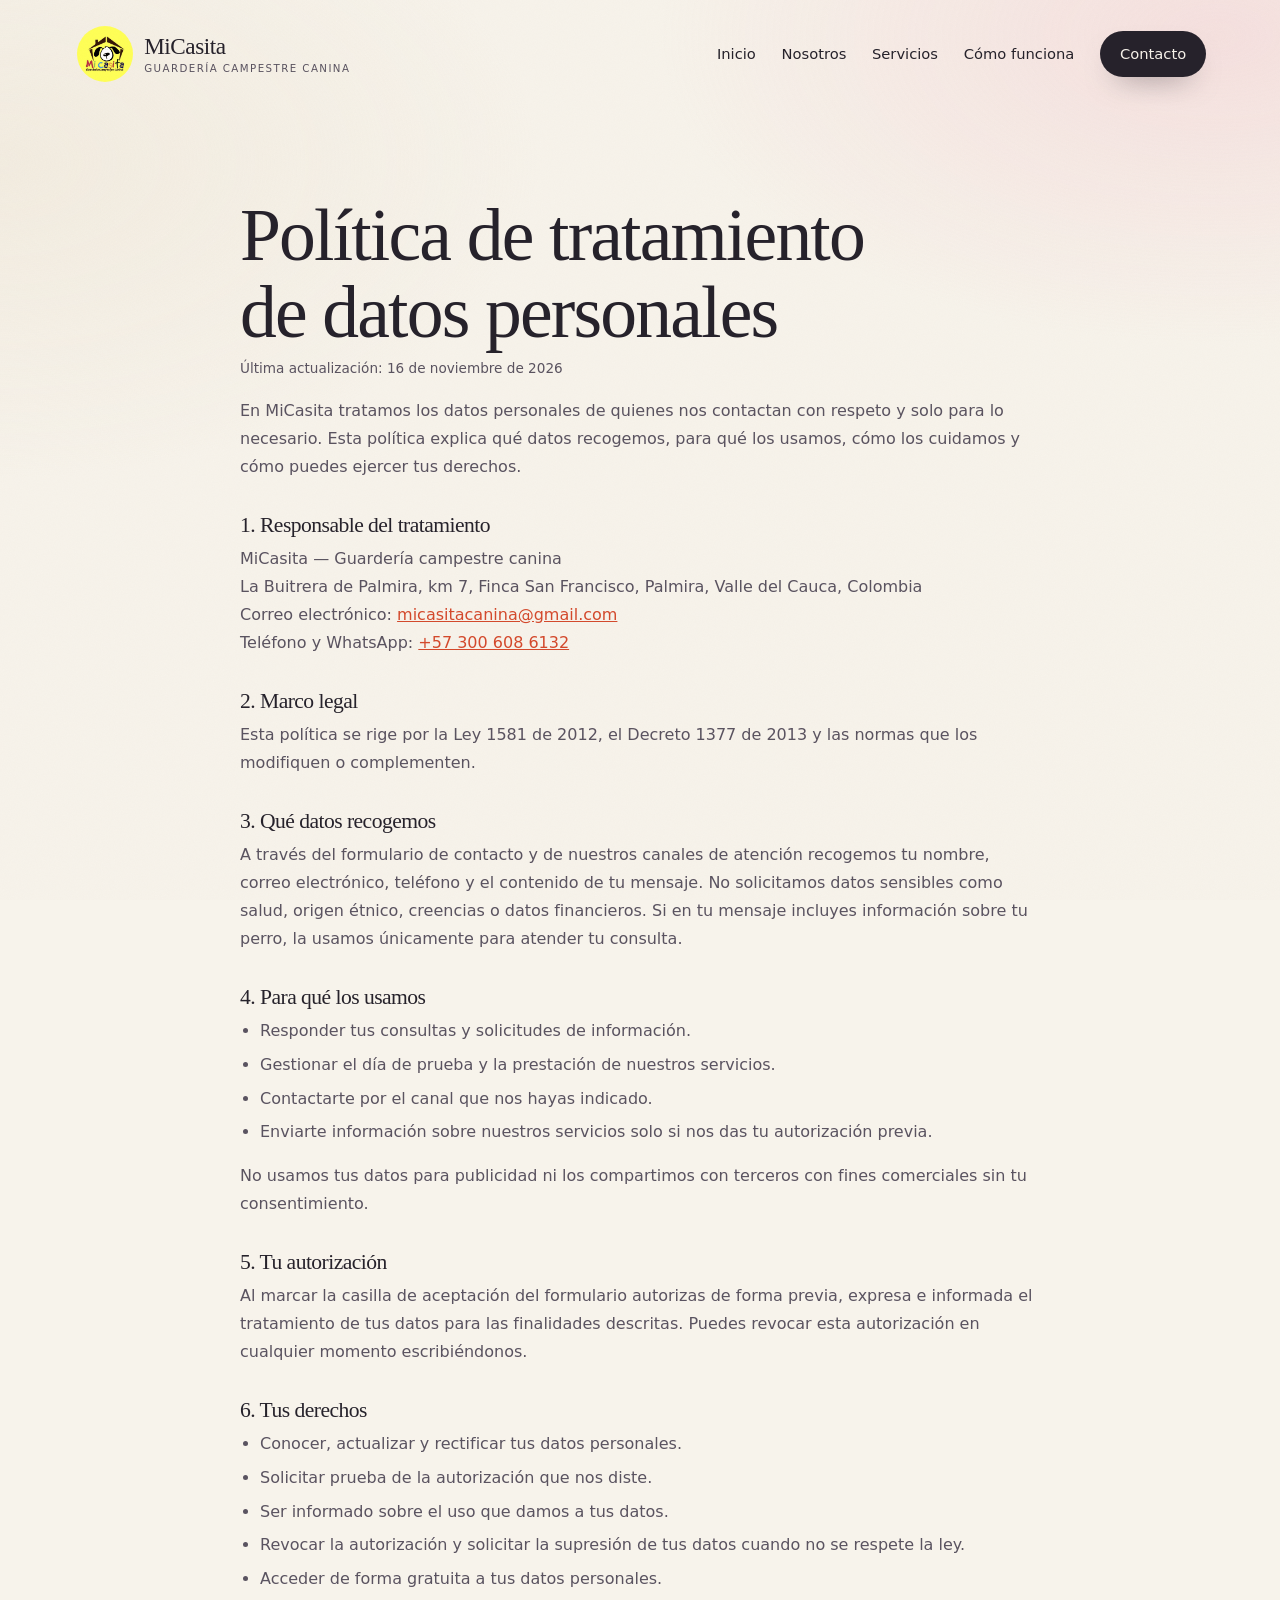
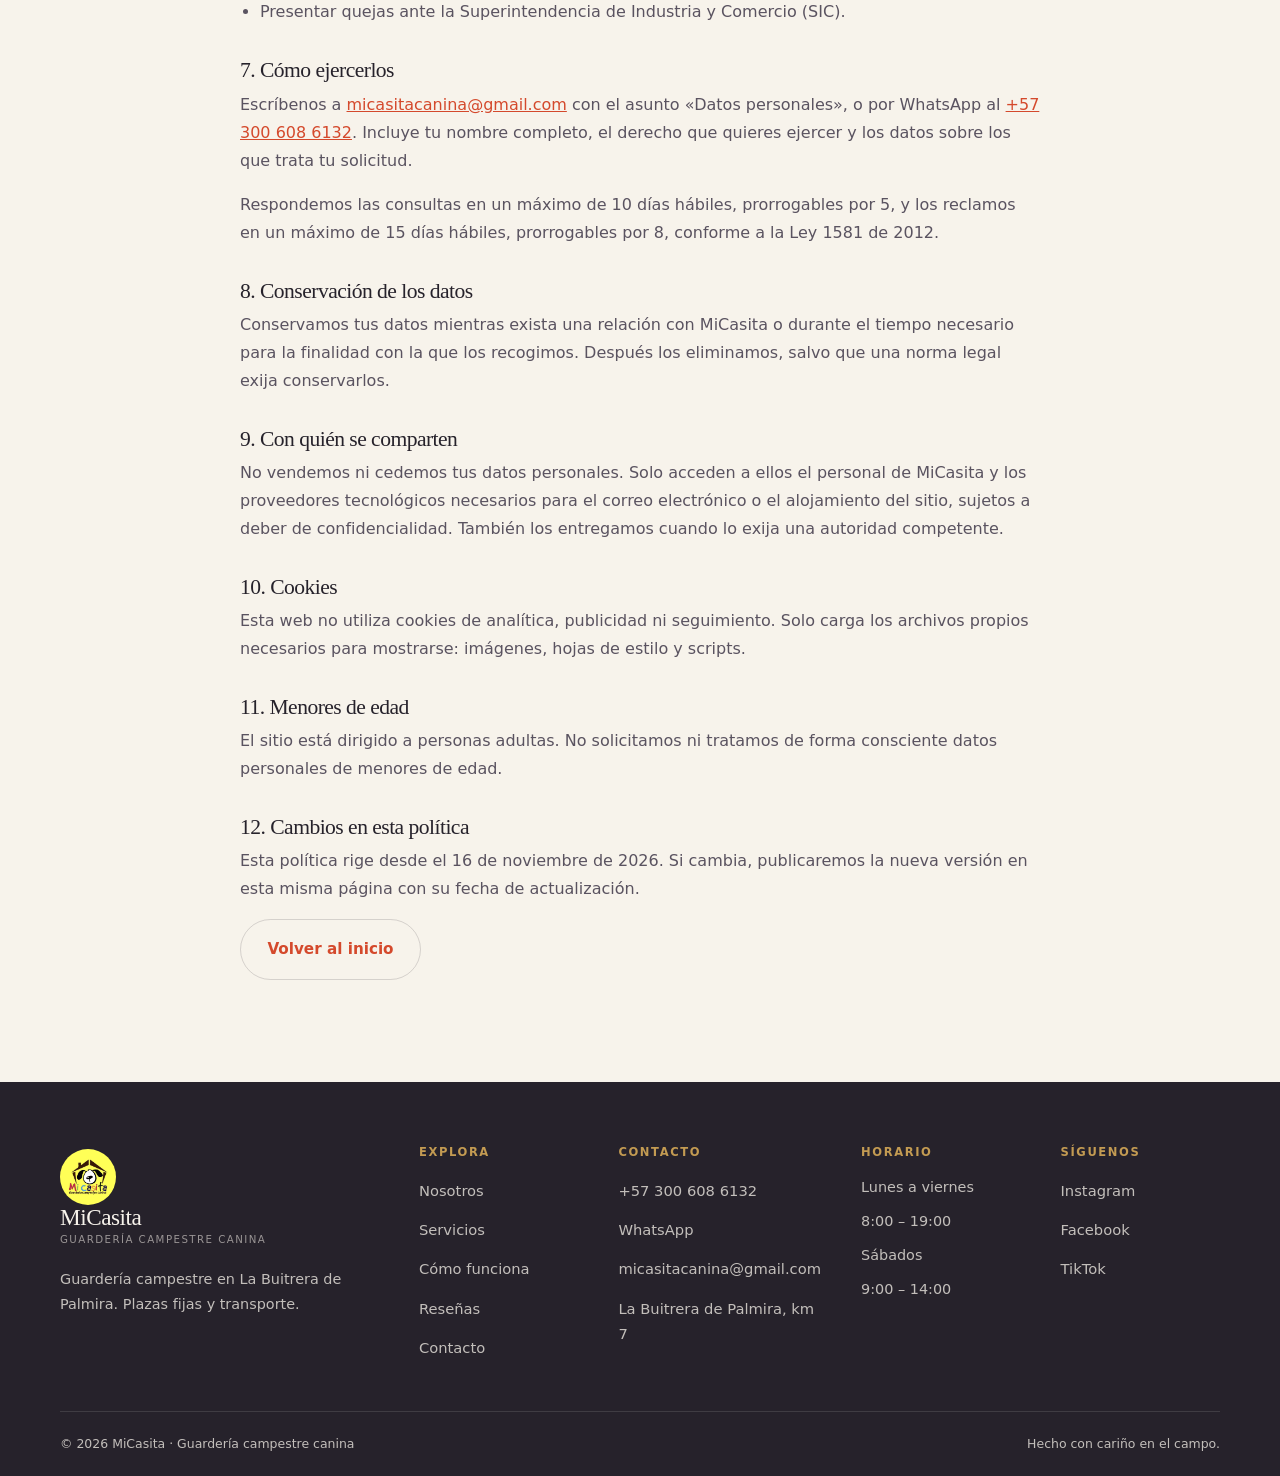
==== commit e7c06514: "Quitar Resenas del navbar en todas las paginas" ====
--- a/politica-de-datos.html
+++ b/politica-de-datos.html
@@ -26,7 +26,6 @@
         <a href="index.html#nosotros">Nosotros</a>
         <a href="index.html#servicios">Servicios</a>
         <a href="index.html#como-funciona">Cómo funciona</a>
-        <a href="index.html#resenas">Reseñas</a>
         <a class="nav__cta" href="index.html#contacto">Contacto</a>
       </nav>
 
--- a/styles.css
+++ b/styles.css
@@ -1799,9 +1799,25 @@
 
 .service-detail__list li {
   display: flex;
+  align-items: flex-start;
   gap: 0.7rem;
   font-size: 0.95rem;
   color: var(--tinta-suave);
+}
+
+/* Mismo círculo con check que la lista de "Más que una guardería". */
+.service-detail__list li::before {
+  content: "";
+  flex: 0 0 auto;
+  width: 22px;
+  height: 22px;
+  margin-top: 0.15rem;
+  border-radius: 50%;
+  background-color: var(--verde-suave);
+  background-image: url("data:image/svg+xml,%3Csvg xmlns='http://www.w3.org/2000/svg' viewBox='0 0 24 24' fill='none' stroke='%235a5360' stroke-width='3' stroke-linecap='round' stroke-linejoin='round'%3E%3Cpath d='M20 6 9 17l-5-5'/%3E%3C/svg%3E");
+  background-repeat: no-repeat;
+  background-position: center;
+  background-size: 13px;
 }
 
 .service-detail__price {
@@ -1969,6 +1985,56 @@
   .feature-card {
     padding: 1.8rem 0.2rem 2rem;
   }
+}
+
+/* ---------- 11b. Vídeo y fotos de la ficha ---------- */
+.service-detail__media {
+  display: flex;
+  flex-direction: column;
+  gap: 0.9rem;
+}
+
+.service-detail__video {
+  margin: 0;
+  overflow: hidden;
+  aspect-ratio: 4 / 3;
+  border-radius: var(--radio);
+  box-shadow: var(--sombra);
+  background: var(--verde-bosque);
+}
+
+.service-detail__video video {
+  display: block;
+  width: 100%;
+  height: 100%;
+  object-fit: cover;
+}
+
+.service-detail__thumbs {
+  display: grid;
+  grid-template-columns: repeat(3, minmax(0, 1fr));
+  gap: 0.9rem;
+}
+
+.service-detail__thumbs a {
+  display: block;
+  overflow: hidden;
+  aspect-ratio: 1;
+  border: 1px solid var(--borde);
+  border-radius: calc(var(--radio) * 0.6);
+  background: var(--blanco);
+}
+
+.service-detail__thumbs img {
+  width: 100%;
+  height: 100%;
+  object-fit: cover;
+  transition: transform 0.7s var(--curva);
+}
+
+.service-detail__thumbs a:hover img,
+.service-detail__thumbs a:focus-visible img {
+  transform: scale(1.07);
 }
 
 /* ---------- 12. Movimiento y aparición ---------- */
